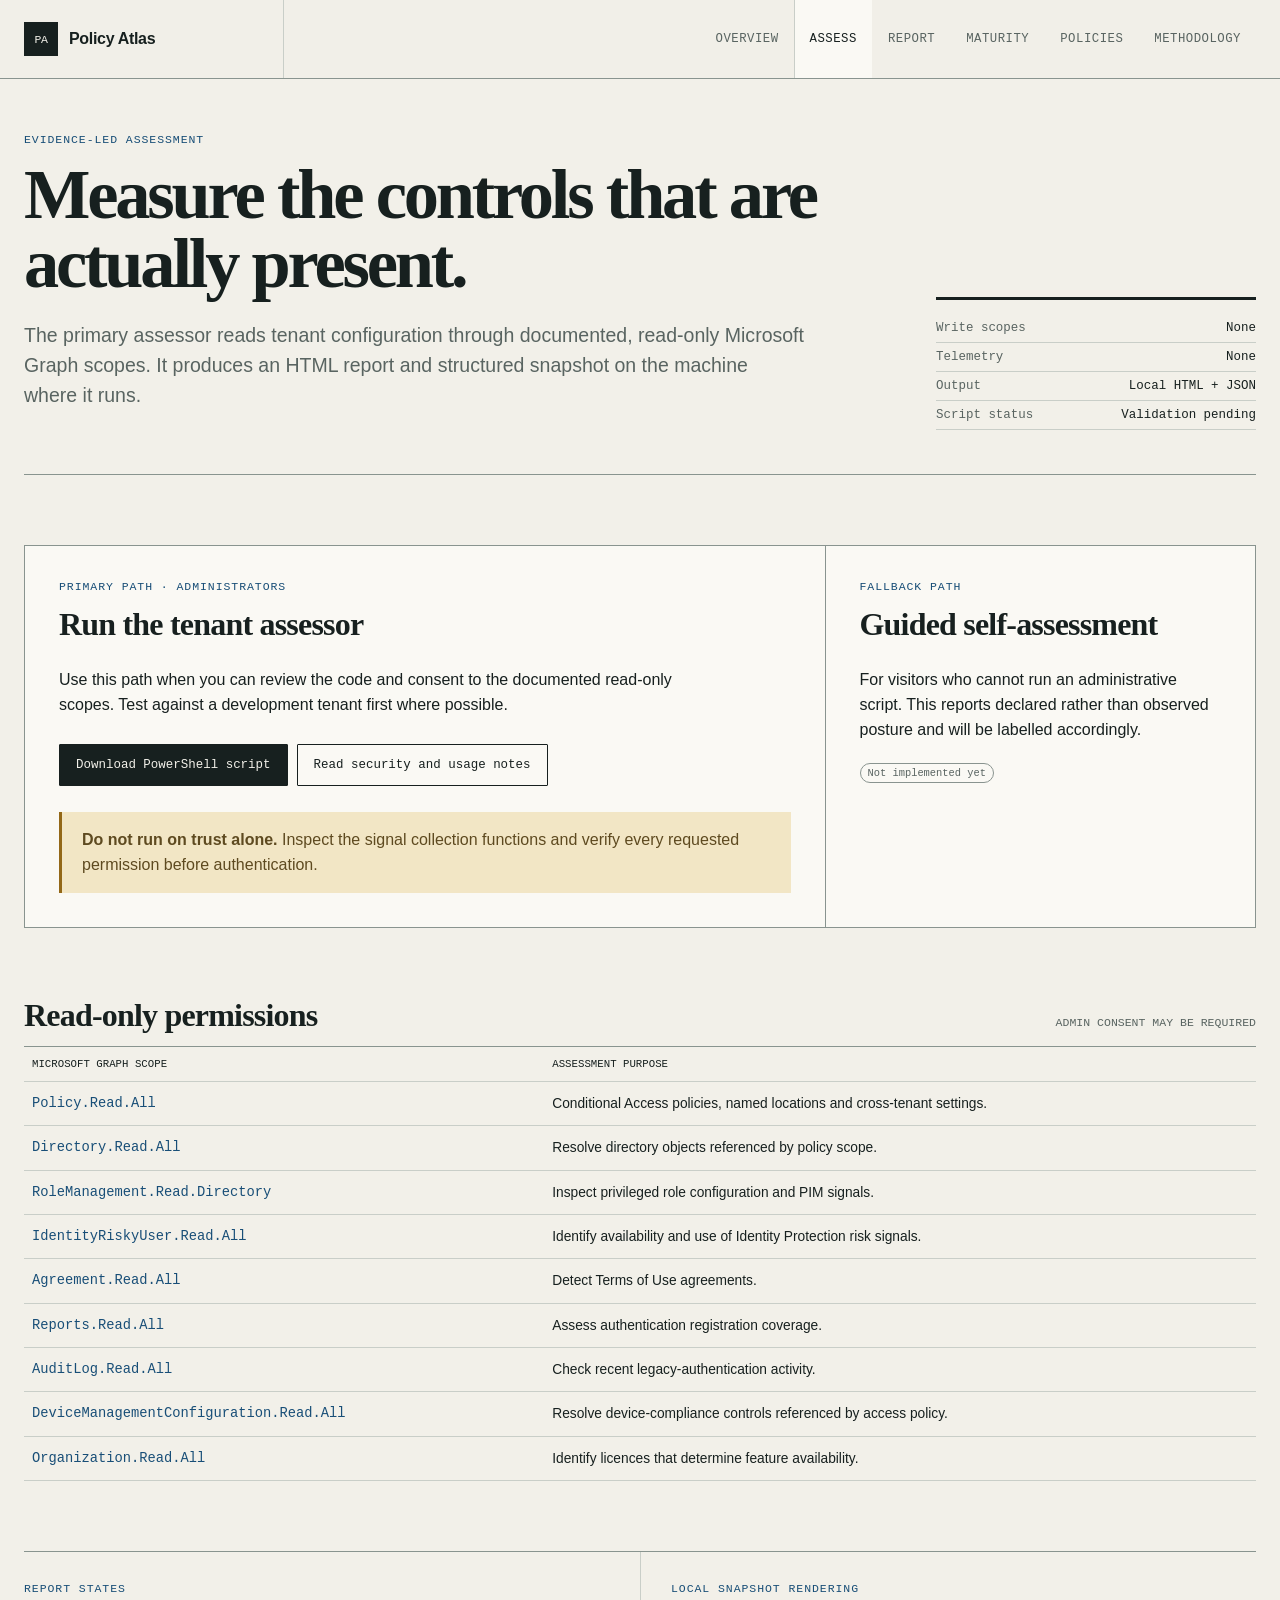
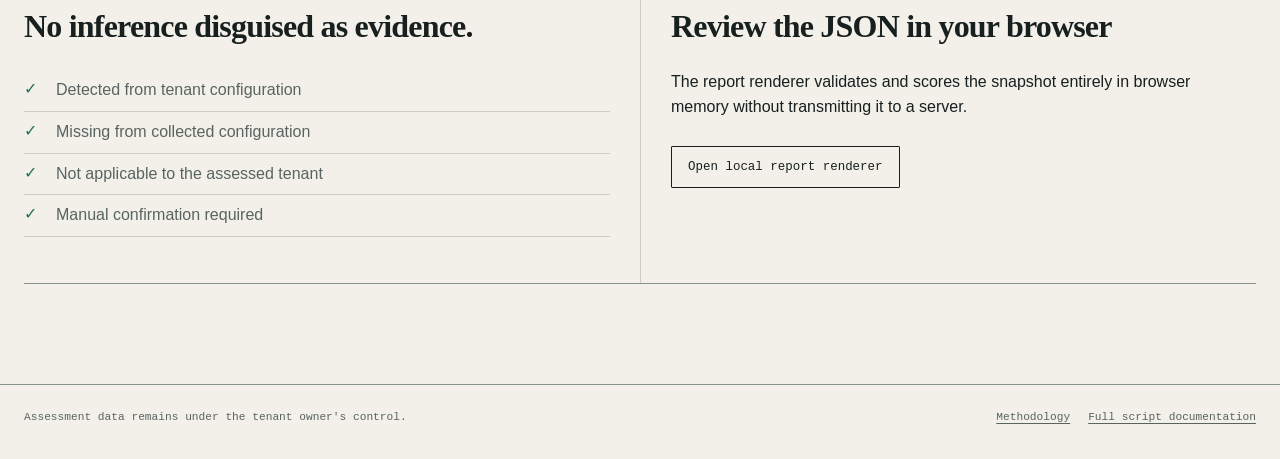
==== assessment/index.html @ 6b62a64f "Initial release of Policy Atlas" ====
<!doctype html>
<html lang="en"><head><meta charset="utf-8"><meta name="viewport" content="width=device-width,initial-scale=1"><title>Tenant Assessment — Policy Atlas</title><meta name="description" content="Run a local, read-only Microsoft Graph assessment with Policy Atlas."><link rel="stylesheet" href="/assets/styles.css"></head>
<body><header class="site-header"><nav class="shell masthead" aria-label="Primary"><a class="brand" href="/"><span class="brand-mark">PA</span>Policy Atlas</a><div class="nav-links"><a href="/">Overview</a><a aria-current="page" href="/assessment/">Assess</a><a href="/report/">Report</a><a href="/maturity-model/">Maturity</a><a href="/policy-library/">Policies</a><a href="/methodology/">Methodology</a></div></nav></header>
<main class="shell"><section class="page-intro"><div><p class="kicker">Evidence-led assessment</p><h1>Measure the controls that are actually present.</h1><p class="lede">The primary assessor reads tenant configuration through documented, read-only Microsoft Graph scopes. It produces an HTML report and structured snapshot on the machine where it runs.</p></div><aside class="page-meta"><dl><div><dt>Write scopes</dt><dd>None</dd></div><div><dt>Telemetry</dt><dd>None</dd></div><div><dt>Output</dt><dd>Local HTML + JSON</dd></div><div><dt>Script status</dt><dd>Validation pending</dd></div></dl></aside></section>

<section class="section assessment-paths"><article><p class="kicker">Primary path · administrators</p><h2>Run the tenant assessor</h2><p>Use this path when you can review the code and consent to the documented read-only scopes. Test against a development tenant first where possible.</p><div class="actions"><a class="button primary" href="/Assess-ConditionalAccessMaturity.ps1" download>Download PowerShell script</a><a class="button" href="/SCRIPT-README.md">Read security and usage notes</a></div><div class="notice"><strong>Do not run on trust alone.</strong> Inspect the signal collection functions and verify every requested permission before authentication.</div></article><article><p class="kicker">Fallback path</p><h2>Guided self-assessment</h2><p>For visitors who cannot run an administrative script. This reports declared rather than observed posture and will be labelled accordingly.</p><span class="badge">Not implemented yet</span></article></section>

<section class="section"><div class="section-head"><h2>Read-only permissions</h2><small>ADMIN CONSENT MAY BE REQUIRED</small></div><table class="permission-table"><thead><tr><th>Microsoft Graph scope</th><th>Assessment purpose</th></tr></thead><tbody><tr><td>Policy.Read.All</td><td>Conditional Access policies, named locations and cross-tenant settings.</td></tr><tr><td>Directory.Read.All</td><td>Resolve directory objects referenced by policy scope.</td></tr><tr><td>RoleManagement.Read.Directory</td><td>Inspect privileged role configuration and PIM signals.</td></tr><tr><td>IdentityRiskyUser.Read.All</td><td>Identify availability and use of Identity Protection risk signals.</td></tr><tr><td>Agreement.Read.All</td><td>Detect Terms of Use agreements.</td></tr><tr><td>Reports.Read.All</td><td>Assess authentication registration coverage.</td></tr><tr><td>AuditLog.Read.All</td><td>Check recent legacy-authentication activity.</td></tr><tr><td>DeviceManagementConfiguration.Read.All</td><td>Resolve device-compliance controls referenced by access policy.</td></tr><tr><td>Organization.Read.All</td><td>Identify licences that determine feature availability.</td></tr></tbody></table></section>

<section class="section trust-grid"><section><p class="kicker">Report states</p><h2>No inference disguised as evidence.</h2><ul class="fact-list"><li>Detected from tenant configuration</li><li>Missing from collected configuration</li><li>Not applicable to the assessed tenant</li><li>Manual confirmation required</li></ul></section><section><p class="kicker">Local snapshot rendering</p><h2>Review the JSON in your browser</h2><p>The report renderer validates and scores the snapshot entirely in browser memory without transmitting it to a server.</p><div class="actions"><a class="button" href="/report/">Open local report renderer</a></div></section></section></main>
<footer class="site-footer"><div class="shell footer-grid"><span>Assessment data remains under the tenant owner's control.</span><nav><a href="/methodology/">Methodology</a><a href="/SCRIPT-README.md">Full script documentation</a></nav></div></footer></body></html>
---- assets/styles.css ----
:root {
  --paper: #f2f0e9;
  --sheet: #faf9f4;
  --ink: #17201f;
  --muted: #596461;
  --line: #c9cec8;
  --line-strong: #89948f;
  --blue: #184e77;
  --blue-soft: #dbe8ef;
  --green: #24705a;
  --green-soft: #dcebe3;
  --amber: #936817;
  --amber-soft: #f2e6c5;
  --red: #99443e;
  --red-soft: #f0dcda;
  --sans: Aptos, "Segoe UI", sans-serif;
  --serif: Georgia, "Times New Roman", serif;
  --mono: "Cascadia Mono", Consolas, monospace;
  color: var(--ink);
  background: var(--paper);
  font-family: var(--sans);
  font-synthesis: none;
}

* { box-sizing: border-box; }
html { scroll-behavior: smooth; }
body { margin: 0; background: var(--paper); color: var(--ink); line-height: 1.55; }
a { color: var(--blue); text-underline-offset: 3px; }
button, input, select { font: inherit; }
.shell { width: min(1240px, calc(100% - 48px)); margin-inline: auto; }
.site-header { border-bottom: 1px solid var(--line-strong); background: rgba(242, 240, 233, .96); }
.masthead { display: grid; grid-template-columns: 260px 1fr; min-height: 78px; }
.brand { display: flex; align-items: center; gap: 11px; border-right: 1px solid var(--line); color: var(--ink); text-decoration: none; font-weight: 600; letter-spacing: -.02em; }
.brand-mark { display: grid; place-items: center; width: 34px; height: 34px; background: var(--ink); color: var(--paper); font: 500 .72rem var(--mono); }
.nav-links { display: flex; align-items: stretch; justify-content: flex-end; }
.nav-links a { display: flex; align-items: center; padding: 0 15px; border-left: 1px solid transparent; color: var(--muted); font: 500 .77rem var(--mono); text-decoration: none; text-transform: uppercase; letter-spacing: .04em; }
.nav-links a:hover, .nav-links a[aria-current="page"] { border-color: var(--line); background: var(--sheet); color: var(--ink); }
main { min-height: 70vh; padding: 54px 0 100px; }
.kicker, .eyebrow { margin: 0 0 12px; color: var(--blue); font: 500 .72rem/1.3 var(--mono); letter-spacing: .08em; text-transform: uppercase; }
h1, h2, h3 { margin-top: 0; line-height: 1.12; }
h1 { max-width: 900px; margin-bottom: 22px; font: 600 clamp(2.5rem, 5.5vw, 5.1rem)/.98 var(--serif); letter-spacing: -.045em; }
h2 { font: 600 clamp(1.55rem, 2.5vw, 2.25rem)/1.08 var(--serif); letter-spacing: -.025em; }
h3 { font-size: 1.05rem; }
p { max-width: 72ch; }
.lede { color: var(--muted); font-size: clamp(1.03rem, 1.6vw, 1.22rem); }
.page-intro { display: grid; grid-template-columns: minmax(0, 1fr) 320px; gap: 72px; align-items: end; padding-bottom: 44px; border-bottom: 1px solid var(--line-strong); }
.page-meta { border-top: 3px solid var(--ink); padding-top: 14px; font: .78rem var(--mono); }
.page-meta dl { margin: 0; }
.page-meta div { display: flex; justify-content: space-between; gap: 12px; padding: 7px 0; border-bottom: 1px solid var(--line); }
.page-meta dt { color: var(--muted); }
.page-meta dd { margin: 0; text-align: right; }
.actions { display: flex; flex-wrap: wrap; gap: 9px; margin-top: 26px; }
.button { display: inline-flex; min-height: 42px; align-items: center; justify-content: center; padding: 0 16px; border: 1px solid var(--ink); border-radius: 1px; background: transparent; color: var(--ink); font: 500 .78rem var(--mono); text-decoration: none; }
.button:hover { background: var(--ink); color: var(--paper); }
.button.primary { background: var(--ink); color: var(--paper); }
.button.primary:hover { background: var(--blue); border-color: var(--blue); }
.section { margin-top: 70px; }
.section-head { display: flex; align-items: baseline; justify-content: space-between; gap: 24px; padding-bottom: 13px; border-bottom: 1px solid var(--line-strong); }
.section-head h2 { margin-bottom: 0; }
.section-head small { color: var(--muted); font: .72rem var(--mono); }
.workflow { display: grid; grid-template-columns: repeat(4, 1fr); border-bottom: 1px solid var(--line-strong); }
.workflow article { min-height: 220px; padding: 22px 20px 26px 0; border-right: 1px solid var(--line); }
.workflow article + article { padding-left: 20px; }
.workflow article:last-child { border-right: 0; }
.step-number { display: block; margin-bottom: 45px; color: var(--blue); font: 500 .75rem var(--mono); }
.workflow h3 { margin-bottom: 8px; }
.workflow p { margin: 0; color: var(--muted); font-size: .91rem; }
.report-preview { display: grid; grid-template-columns: 230px minmax(0, 1fr); border: 1px solid var(--line-strong); background: var(--sheet); }
.report-score { padding: 30px; border-right: 1px solid var(--line-strong); }
.report-score strong { display: block; font: 600 4.4rem/1 var(--serif); }
.report-score span { color: var(--muted); font: .72rem var(--mono); text-transform: uppercase; }
.report-body { padding: 30px; }
.coverage { display: grid; gap: 10px; }
.coverage-row { display: grid; grid-template-columns: 170px 1fr 88px; gap: 14px; align-items: center; font-size: .84rem; }
.coverage-track { height: 8px; background: #e0e0d9; }
.coverage-fill { display: block; height: 100%; background: var(--green); }
.coverage-status { font: .7rem var(--mono); text-align: right; }
.status-good { color: var(--green); }.status-warn { color: var(--amber); }.status-bad { color: var(--red); }
.trust-grid { display: grid; grid-template-columns: 1fr 1fr; border-top: 1px solid var(--line-strong); border-bottom: 1px solid var(--line-strong); }
.trust-grid > section { padding: 30px 30px 30px 0; }
.trust-grid > section + section { padding-left: 30px; border-left: 1px solid var(--line); }
.fact-list { list-style: none; padding: 0; }
.fact-list li { display: grid; grid-template-columns: 22px 1fr; gap: 10px; padding: 8px 0; border-bottom: 1px solid var(--line); color: var(--muted); }
.fact-list li::before { content: "✓"; color: var(--green); font-family: var(--mono); }
.stage-index { display: grid; grid-template-columns: repeat(5, 1fr); margin: 36px 0 30px; border: 1px solid var(--line-strong); background: var(--sheet); }
.stage-index a { padding: 18px; border-right: 1px solid var(--line); color: var(--ink); text-decoration: none; }
.stage-index a:last-child { border-right: 0; }
.stage-index small { display: block; color: var(--muted); font: .68rem var(--mono); }
.stage-index strong { display: block; margin-top: 20px; font-family: var(--serif); }
.stage-list { display: grid; gap: 28px; }
.stage-card { position: relative; padding: 0; border-top: 4px solid var(--stage-color, var(--blue)); background: transparent; }
.stage-heading { display: grid; grid-template-columns: 1fr auto; gap: 20px; align-items: start; padding: 22px 0 17px; border-bottom: 1px solid var(--line-strong); }
.stage-heading h2 { margin: 0; }
.stage-number { color: var(--muted); font: .72rem var(--mono); }
.stage-summary { max-width: 850px; color: var(--muted); }
.detail-grid { display: grid; grid-template-columns: repeat(2, minmax(0, 1fr)); border-bottom: 1px solid var(--line-strong); }
.detail-grid section { padding: 24px 26px 24px 0; }
.detail-grid section:nth-child(even) { padding-left: 26px; border-left: 1px solid var(--line); }
.detail-grid h3 { margin-bottom: 14px; font: 500 .7rem var(--mono); letter-spacing: .08em; text-transform: uppercase; }
.detail-grid p, .detail-grid li { color: var(--muted); font-size: .9rem; }
.detail-grid li { margin-bottom: 7px; }
.filters { display: grid; grid-template-columns: minmax(260px, 1fr) 190px 240px; gap: 10px; margin: 30px 0 18px; }
.filters label { display: grid; gap: 6px; color: var(--muted); font: 500 .67rem var(--mono); letter-spacing: .05em; text-transform: uppercase; }
select, input { width: 100%; min-height: 44px; border: 1px solid var(--line-strong); border-radius: 0; padding: 0 12px; background: var(--sheet); color: var(--ink); }
.policy-grid { border-top: 1px solid var(--line-strong); }
.policy-card { border-bottom: 1px solid var(--line-strong); }
.policy-card summary { display: grid; grid-template-columns: 145px minmax(220px, .8fr) minmax(300px, 1.4fr) 25px; gap: 24px; align-items: start; padding: 22px 0; cursor: pointer; list-style: none; }
.policy-card summary::-webkit-details-marker { display: none; }
.policy-card summary::after { content: "+"; color: var(--blue); font: 1.4rem/1 var(--mono); text-align: right; }
.policy-card[open] summary::after { content: "−"; }
.policy-card h3 { margin: 0; }
.policy-card summary p { margin: 0; color: var(--muted); font-size: .9rem; }
.badges { display: flex; align-items: flex-start; flex-wrap: wrap; gap: 6px; }
.badge { display: inline-flex; padding: 3px 7px; border: 1px solid var(--line-strong); border-radius: 99px; color: var(--muted); font: .65rem var(--mono); }
.policy-body { display: grid; grid-template-columns: 170px 1fr; margin: 0 0 28px 145px; padding: 24px; background: var(--sheet); }
.policy-body dt, .policy-body dd { padding: 12px 0; border-bottom: 1px solid var(--line); }
.policy-body dt { font: 500 .68rem var(--mono); text-transform: uppercase; }
.policy-body dd { margin: 0; color: var(--muted); }
.policy-body ul { margin: 0; padding-left: 19px; }
.assessment-paths { display: grid; grid-template-columns: 1.3fr .7fr; gap: 0; border: 1px solid var(--line-strong); background: var(--sheet); }
.assessment-paths article { padding: 34px; }
.assessment-paths article + article { border-left: 1px solid var(--line-strong); }
.permission-table { width: 100%; border-collapse: collapse; font-size: .86rem; }
.permission-table th, .permission-table td { padding: 11px 8px; border-bottom: 1px solid var(--line); text-align: left; vertical-align: top; }
.permission-table th { font: 500 .67rem var(--mono); text-transform: uppercase; }
.permission-table td:first-child { font-family: var(--mono); color: var(--blue); }
.snapshot-drop { padding: 44px; border: 1px dashed var(--line-strong); background: var(--sheet); text-align: center; }
.snapshot-drop > * { margin-inline: auto; }.snapshot-drop.is-dragging { border-color: var(--blue); background: var(--blue-soft); }
.snapshot-drop .button { margin: 10px 4px 0; cursor: pointer; }
.report-summary { display: grid; grid-template-columns: 260px 1fr; margin-top: 42px; border: 1px solid var(--line-strong); background: var(--sheet); }
.report-summary > div { padding: 30px; border-right: 1px solid var(--line-strong); }.report-summary strong { font: 600 5rem/1 var(--serif); }.report-summary h2 { margin: 5px 0 0; }
.report-summary dl { display: grid; grid-template-columns: repeat(5, 1fr); margin: 0; }.report-summary dl div { padding: 24px 18px; border-right: 1px solid var(--line); }.report-summary dl div:last-child { border: 0; }.report-summary dt { color: var(--muted); font: .67rem var(--mono); text-transform: uppercase; }.report-summary dd { margin: 12px 0 0; font-weight: 600; }
.signal-status { font: .66rem var(--mono); text-transform: uppercase; }.signal-detected { color: var(--green); }.signal-missing,.signal-error { color: var(--red); }.signal-manual_confirmation,.signal-unknown { color: var(--amber); }
.recommendation-list { border-top: 1px solid var(--line-strong); }.recommendation-list a { display: grid; grid-template-columns: 180px 280px 1fr; gap: 24px; padding: 20px 0; border-bottom: 1px solid var(--line); color: var(--ink); text-decoration: none; }.recommendation-list a:hover strong { color: var(--blue); }.recommendation-list span { color: var(--muted); font: .67rem var(--mono); }.recommendation-list p { margin: 0; color: var(--muted); font-size: .87rem; }
.table-scroll { overflow-x: auto; }
.notice { margin-top: 26px; border-left: 3px solid var(--amber); padding: 16px 20px; background: var(--amber-soft); color: #5e4a20; }
.empty { padding: 38px; border: 1px dashed var(--line-strong); color: var(--muted); text-align: center; }
.method-grid { display: grid; grid-template-columns: 250px minmax(0, 1fr); gap: 60px; }
.method-nav { position: sticky; top: 25px; align-self: start; border-top: 2px solid var(--ink); }
.method-nav a { display: block; padding: 10px 0; border-bottom: 1px solid var(--line); color: var(--muted); font: .75rem var(--mono); text-decoration: none; }
.prose section { margin-bottom: 56px; scroll-margin-top: 30px; }
.prose p, .prose li { color: var(--muted); }
.site-footer { border-top: 1px solid var(--line-strong); padding: 26px 0 34px; }
.footer-grid { display: grid; grid-template-columns: 1fr auto; gap: 30px; color: var(--muted); font: .7rem var(--mono); }
.footer-grid nav { display: flex; flex-wrap: wrap; gap: 18px; }
.footer-grid a { color: var(--muted); }
@media (max-width: 920px) {
  .masthead, .page-intro, .method-grid { grid-template-columns: 1fr; }
  .brand { min-height: 60px; border-right: 0; }
  .nav-links { justify-content: flex-start; overflow-x: auto; border-top: 1px solid var(--line); }
  .nav-links a { min-height: 46px; white-space: nowrap; }
  .workflow { grid-template-columns: repeat(2, 1fr); }
  .report-preview, .assessment-paths { grid-template-columns: 1fr; }
  .report-summary { grid-template-columns: 1fr; }.report-summary > div { border-right: 0; border-bottom: 1px solid var(--line-strong); }.report-summary dl { grid-template-columns: repeat(2, 1fr); }.recommendation-list a { grid-template-columns: 140px 1fr; }.recommendation-list p { grid-column: 2; }
  .report-score, .assessment-paths article + article { border-right: 0; border-left: 0; border-bottom: 1px solid var(--line-strong); }
  .filters { grid-template-columns: 1fr 1fr; }.filters label:first-child { grid-column: 1 / -1; }
  .policy-card summary { grid-template-columns: 120px 1fr 25px; }.policy-card summary p { grid-column: 2 / -1; }
  .policy-body { margin-left: 0; }
  .method-nav { position: static; }
}
@media (max-width: 620px) {
  .shell { width: min(100% - 28px, 1240px); }
  main { padding-top: 38px; }
  .workflow, .detail-grid, .trust-grid, .filters { grid-template-columns: 1fr; }
  .workflow article, .workflow article + article { min-height: auto; padding: 22px 0; border-right: 0; border-bottom: 1px solid var(--line); }
  .step-number { margin-bottom: 20px; }
  .trust-grid > section, .trust-grid > section + section { padding: 24px 0; border-left: 0; border-bottom: 1px solid var(--line); }
  .stage-index { grid-template-columns: 1fr; }.stage-index a { border-right: 0; border-bottom: 1px solid var(--line); }
  .detail-grid section, .detail-grid section:nth-child(even) { padding: 20px 0; border-left: 0; border-bottom: 1px solid var(--line); }
  .coverage-row { grid-template-columns: 120px 1fr; }.coverage-status { grid-column: 2; text-align: left; }
  .policy-card summary { grid-template-columns: 1fr 25px; }.policy-card summary .badges, .policy-card summary p { grid-column: 1 / -1; }.policy-card h3 { grid-column: 1; }
  .policy-body { grid-template-columns: 1fr; padding: 18px; }.policy-body dt { border-bottom: 0; padding-bottom: 0; }
  .assessment-paths article { padding: 24px; }
  .snapshot-drop { padding: 28px 18px; }.report-summary dl { grid-template-columns: 1fr; }.report-summary dl div { border-right: 0; border-bottom: 1px solid var(--line); }.recommendation-list a { grid-template-columns: 1fr; }.recommendation-list p { grid-column: auto; }
  .footer-grid { grid-template-columns: 1fr; }
}
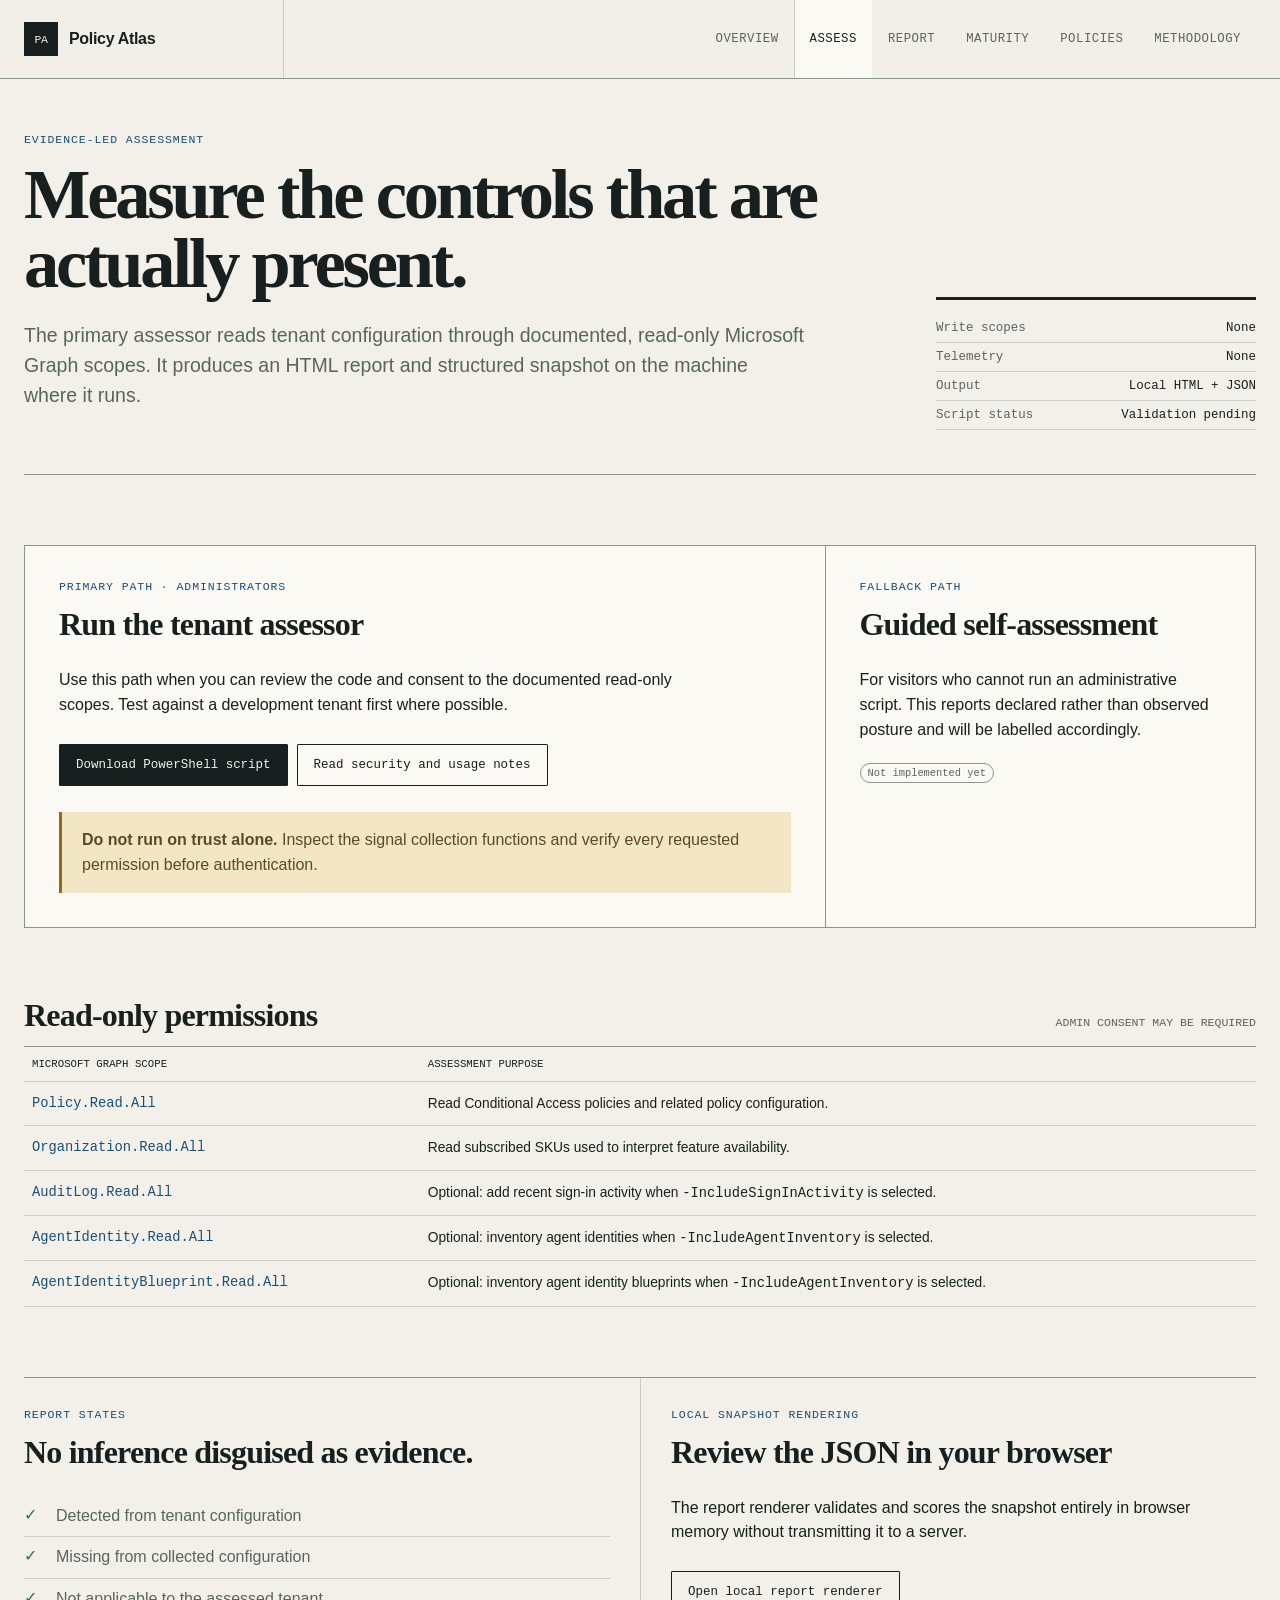
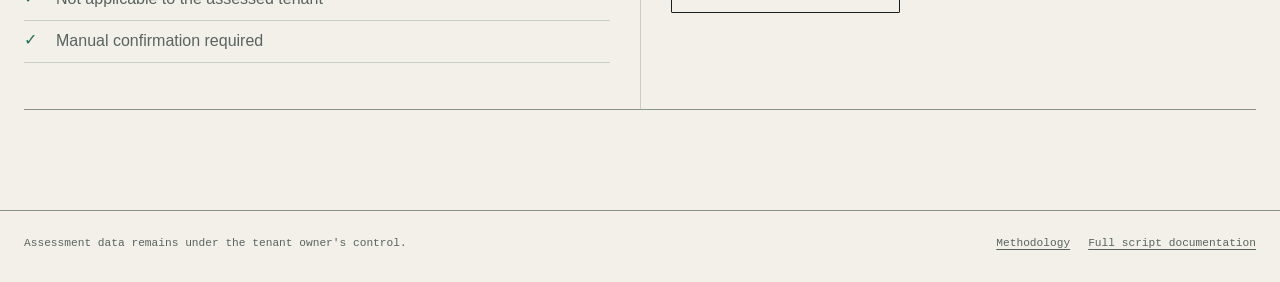
==== commit 24855321: "Tell the Policy Atlas story in the README" ====
--- a/assessment/index.html
+++ b/assessment/index.html
@@ -5,7 +5,7 @@
 
 <section class="section assessment-paths"><article><p class="kicker">Primary path · administrators</p><h2>Run the tenant assessor</h2><p>Use this path when you can review the code and consent to the documented read-only scopes. Test against a development tenant first where possible.</p><div class="actions"><a class="button primary" href="/Assess-ConditionalAccessMaturity.ps1" download>Download PowerShell script</a><a class="button" href="/SCRIPT-README.md">Read security and usage notes</a></div><div class="notice"><strong>Do not run on trust alone.</strong> Inspect the signal collection functions and verify every requested permission before authentication.</div></article><article><p class="kicker">Fallback path</p><h2>Guided self-assessment</h2><p>For visitors who cannot run an administrative script. This reports declared rather than observed posture and will be labelled accordingly.</p><span class="badge">Not implemented yet</span></article></section>
 
-<section class="section"><div class="section-head"><h2>Read-only permissions</h2><small>ADMIN CONSENT MAY BE REQUIRED</small></div><table class="permission-table"><thead><tr><th>Microsoft Graph scope</th><th>Assessment purpose</th></tr></thead><tbody><tr><td>Policy.Read.All</td><td>Conditional Access policies, named locations and cross-tenant settings.</td></tr><tr><td>Directory.Read.All</td><td>Resolve directory objects referenced by policy scope.</td></tr><tr><td>RoleManagement.Read.Directory</td><td>Inspect privileged role configuration and PIM signals.</td></tr><tr><td>IdentityRiskyUser.Read.All</td><td>Identify availability and use of Identity Protection risk signals.</td></tr><tr><td>Agreement.Read.All</td><td>Detect Terms of Use agreements.</td></tr><tr><td>Reports.Read.All</td><td>Assess authentication registration coverage.</td></tr><tr><td>AuditLog.Read.All</td><td>Check recent legacy-authentication activity.</td></tr><tr><td>DeviceManagementConfiguration.Read.All</td><td>Resolve device-compliance controls referenced by access policy.</td></tr><tr><td>Organization.Read.All</td><td>Identify licences that determine feature availability.</td></tr></tbody></table></section>
+<section class="section"><div class="section-head"><h2>Read-only permissions</h2><small>ADMIN CONSENT MAY BE REQUIRED</small></div><table class="permission-table"><thead><tr><th>Microsoft Graph scope</th><th>Assessment purpose</th></tr></thead><tbody><tr><td>Policy.Read.All</td><td>Read Conditional Access policies and related policy configuration.</td></tr><tr><td>Organization.Read.All</td><td>Read subscribed SKUs used to interpret feature availability.</td></tr><tr><td>AuditLog.Read.All</td><td>Optional: add recent sign-in activity when <code>-IncludeSignInActivity</code> is selected.</td></tr><tr><td>AgentIdentity.Read.All</td><td>Optional: inventory agent identities when <code>-IncludeAgentInventory</code> is selected.</td></tr><tr><td>AgentIdentityBlueprint.Read.All</td><td>Optional: inventory agent identity blueprints when <code>-IncludeAgentInventory</code> is selected.</td></tr></tbody></table></section>
 
 <section class="section trust-grid"><section><p class="kicker">Report states</p><h2>No inference disguised as evidence.</h2><ul class="fact-list"><li>Detected from tenant configuration</li><li>Missing from collected configuration</li><li>Not applicable to the assessed tenant</li><li>Manual confirmation required</li></ul></section><section><p class="kicker">Local snapshot rendering</p><h2>Review the JSON in your browser</h2><p>The report renderer validates and scores the snapshot entirely in browser memory without transmitting it to a server.</p><div class="actions"><a class="button" href="/report/">Open local report renderer</a></div></section></section></main>
 <footer class="site-footer"><div class="shell footer-grid"><span>Assessment data remains under the tenant owner's control.</span><nav><a href="/methodology/">Methodology</a><a href="/SCRIPT-README.md">Full script documentation</a></nav></div></footer></body></html>
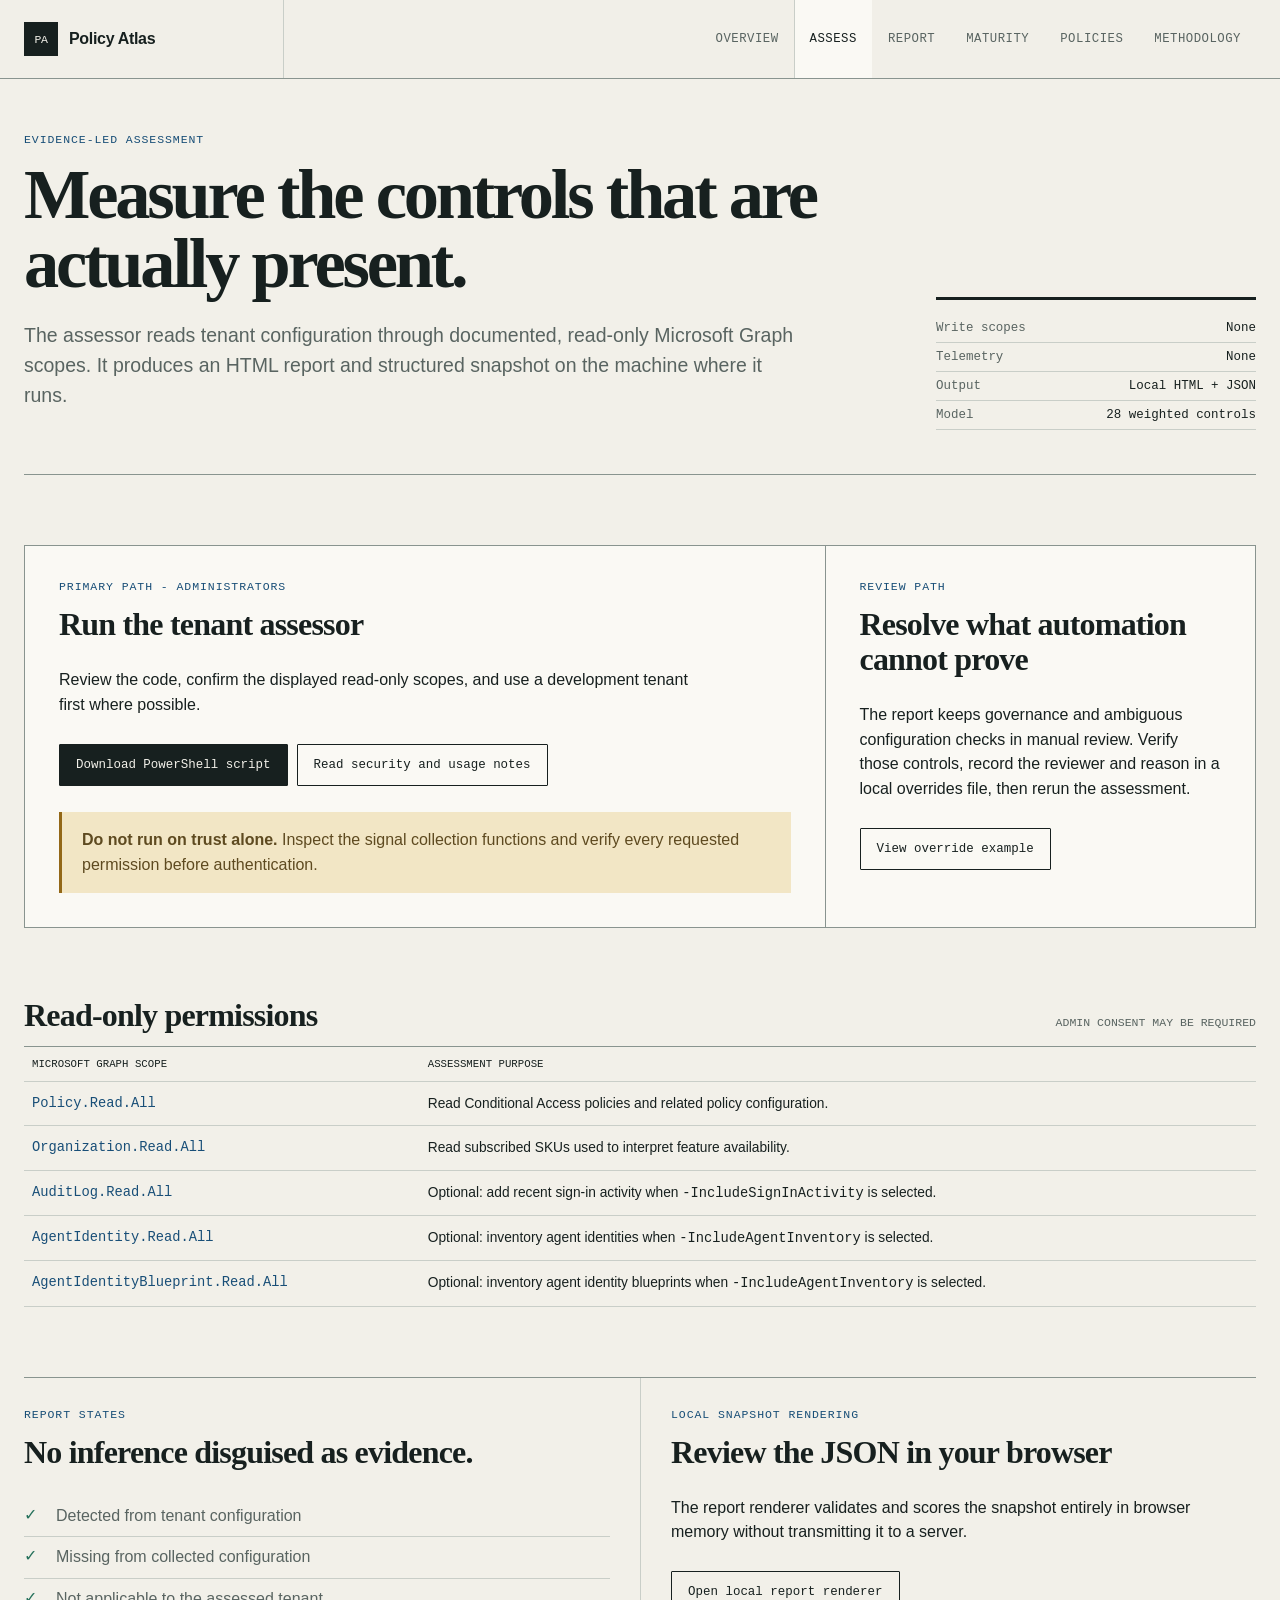
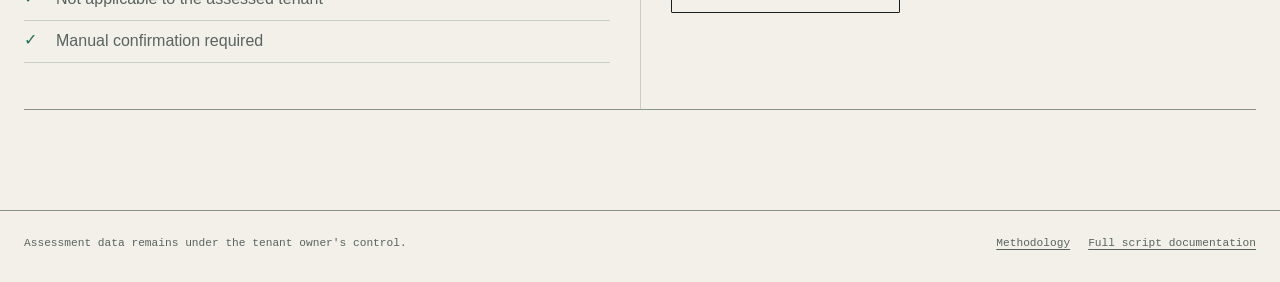
==== commit a4b20844: "Refine project guidance and assessment documentation" ====
--- a/assessment/index.html
+++ b/assessment/index.html
@@ -1,9 +1,9 @@
 <!doctype html>
-<html lang="en"><head><meta charset="utf-8"><meta name="viewport" content="width=device-width,initial-scale=1"><title>Tenant Assessment — Policy Atlas</title><meta name="description" content="Run a local, read-only Microsoft Graph assessment with Policy Atlas."><link rel="stylesheet" href="/assets/styles.css"></head>
+<html lang="en"><head><meta charset="utf-8"><meta name="viewport" content="width=device-width,initial-scale=1"><title>Tenant Assessment - Policy Atlas</title><meta name="description" content="Run a local, read-only Microsoft Graph assessment with Policy Atlas."><link rel="stylesheet" href="/assets/styles.css"></head>
 <body><header class="site-header"><nav class="shell masthead" aria-label="Primary"><a class="brand" href="/"><span class="brand-mark">PA</span>Policy Atlas</a><div class="nav-links"><a href="/">Overview</a><a aria-current="page" href="/assessment/">Assess</a><a href="/report/">Report</a><a href="/maturity-model/">Maturity</a><a href="/policy-library/">Policies</a><a href="/methodology/">Methodology</a></div></nav></header>
-<main class="shell"><section class="page-intro"><div><p class="kicker">Evidence-led assessment</p><h1>Measure the controls that are actually present.</h1><p class="lede">The primary assessor reads tenant configuration through documented, read-only Microsoft Graph scopes. It produces an HTML report and structured snapshot on the machine where it runs.</p></div><aside class="page-meta"><dl><div><dt>Write scopes</dt><dd>None</dd></div><div><dt>Telemetry</dt><dd>None</dd></div><div><dt>Output</dt><dd>Local HTML + JSON</dd></div><div><dt>Script status</dt><dd>Validation pending</dd></div></dl></aside></section>
+<main class="shell"><section class="page-intro"><div><p class="kicker">Evidence-led assessment</p><h1>Measure the controls that are actually present.</h1><p class="lede">The assessor reads tenant configuration through documented, read-only Microsoft Graph scopes. It produces an HTML report and structured snapshot on the machine where it runs.</p></div><aside class="page-meta"><dl><div><dt>Write scopes</dt><dd>None</dd></div><div><dt>Telemetry</dt><dd>None</dd></div><div><dt>Output</dt><dd>Local HTML + JSON</dd></div><div><dt>Model</dt><dd>28 weighted controls</dd></div></dl></aside></section>
 
-<section class="section assessment-paths"><article><p class="kicker">Primary path · administrators</p><h2>Run the tenant assessor</h2><p>Use this path when you can review the code and consent to the documented read-only scopes. Test against a development tenant first where possible.</p><div class="actions"><a class="button primary" href="/Assess-ConditionalAccessMaturity.ps1" download>Download PowerShell script</a><a class="button" href="/SCRIPT-README.md">Read security and usage notes</a></div><div class="notice"><strong>Do not run on trust alone.</strong> Inspect the signal collection functions and verify every requested permission before authentication.</div></article><article><p class="kicker">Fallback path</p><h2>Guided self-assessment</h2><p>For visitors who cannot run an administrative script. This reports declared rather than observed posture and will be labelled accordingly.</p><span class="badge">Not implemented yet</span></article></section>
+<section class="section assessment-paths"><article><p class="kicker">Primary path - administrators</p><h2>Run the tenant assessor</h2><p>Review the code, confirm the displayed read-only scopes, and use a development tenant first where possible.</p><div class="actions"><a class="button primary" href="/Assess-ConditionalAccessMaturity.ps1" download>Download PowerShell script</a><a class="button" href="/SCRIPT-README.md">Read security and usage notes</a></div><div class="notice"><strong>Do not run on trust alone.</strong> Inspect the signal collection functions and verify every requested permission before authentication.</div></article><article><p class="kicker">Review path</p><h2>Resolve what automation cannot prove</h2><p>The report keeps governance and ambiguous configuration checks in manual review. Verify those controls, record the reviewer and reason in a local overrides file, then rerun the assessment.</p><div class="actions"><a class="button" href="/manual-overrides.example.json">View override example</a></div></article></section>
 
 <section class="section"><div class="section-head"><h2>Read-only permissions</h2><small>ADMIN CONSENT MAY BE REQUIRED</small></div><table class="permission-table"><thead><tr><th>Microsoft Graph scope</th><th>Assessment purpose</th></tr></thead><tbody><tr><td>Policy.Read.All</td><td>Read Conditional Access policies and related policy configuration.</td></tr><tr><td>Organization.Read.All</td><td>Read subscribed SKUs used to interpret feature availability.</td></tr><tr><td>AuditLog.Read.All</td><td>Optional: add recent sign-in activity when <code>-IncludeSignInActivity</code> is selected.</td></tr><tr><td>AgentIdentity.Read.All</td><td>Optional: inventory agent identities when <code>-IncludeAgentInventory</code> is selected.</td></tr><tr><td>AgentIdentityBlueprint.Read.All</td><td>Optional: inventory agent identity blueprints when <code>-IncludeAgentInventory</code> is selected.</td></tr></tbody></table></section>
 
